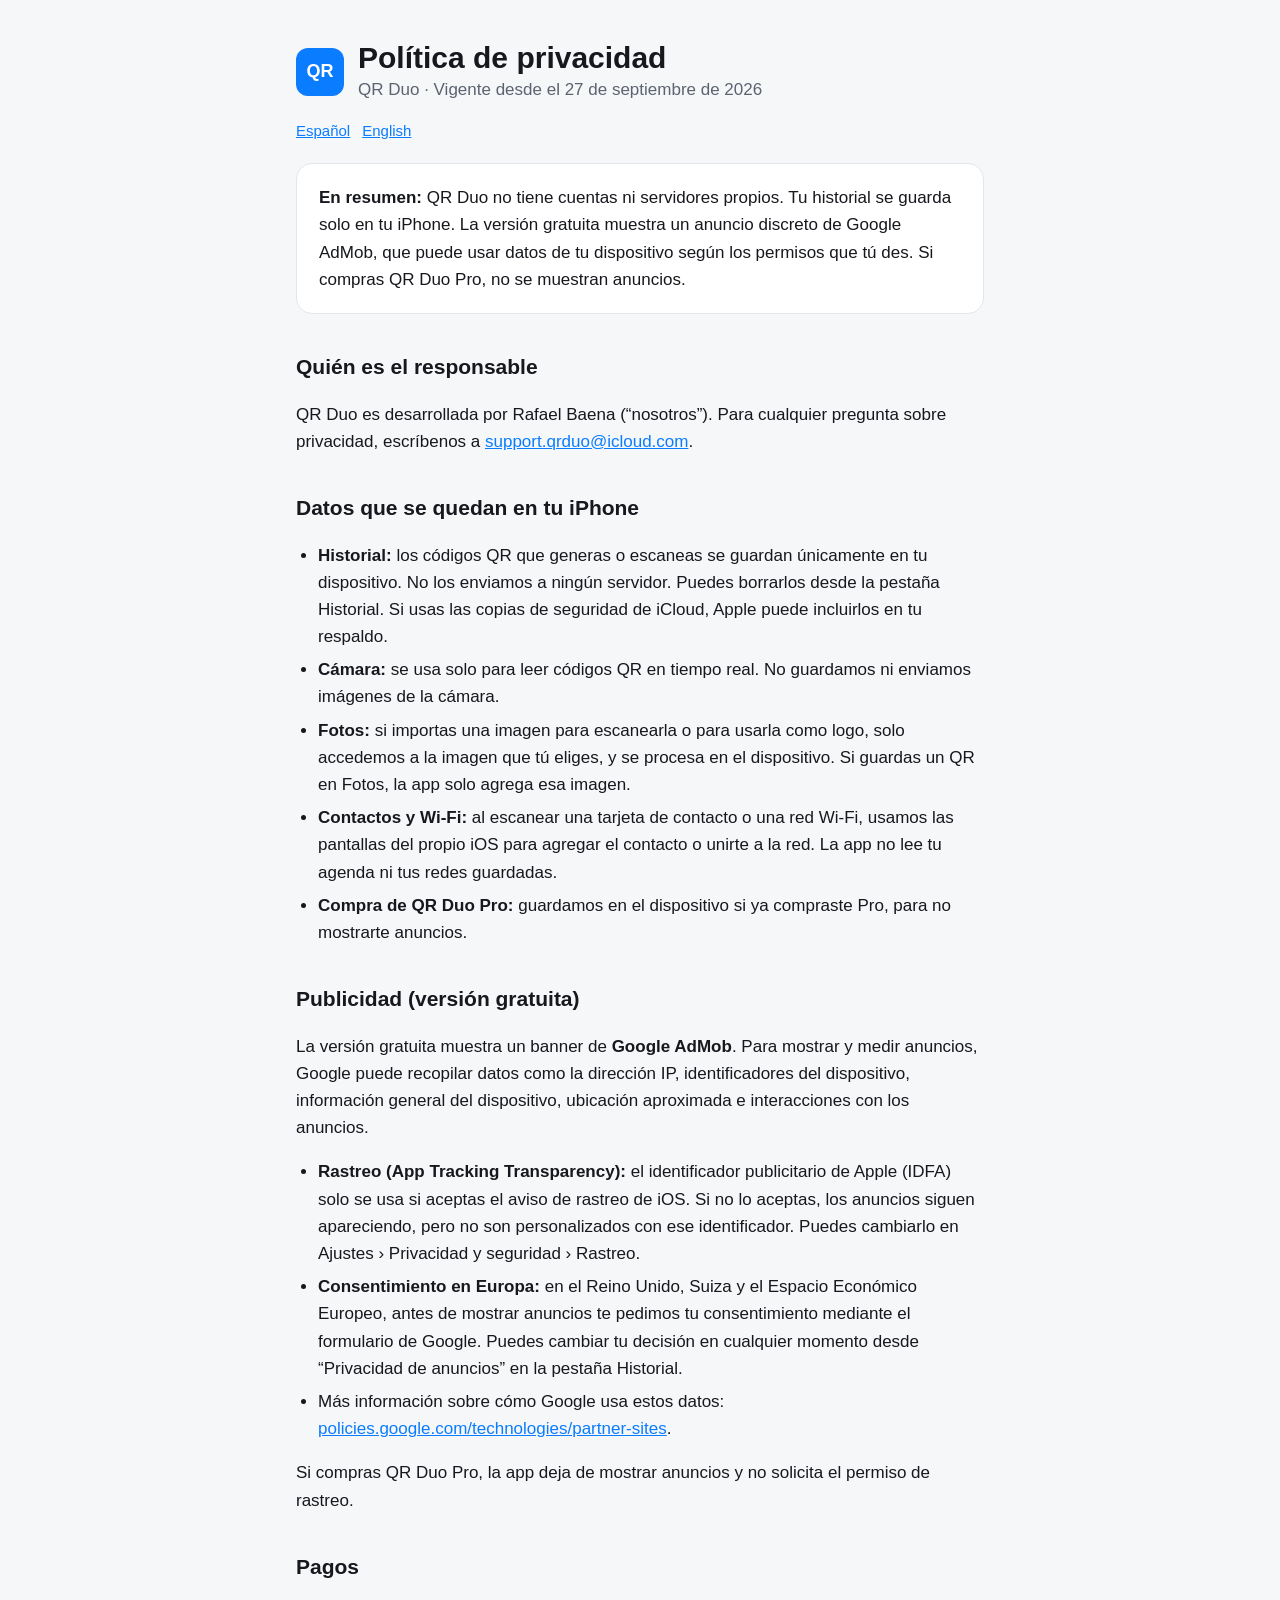
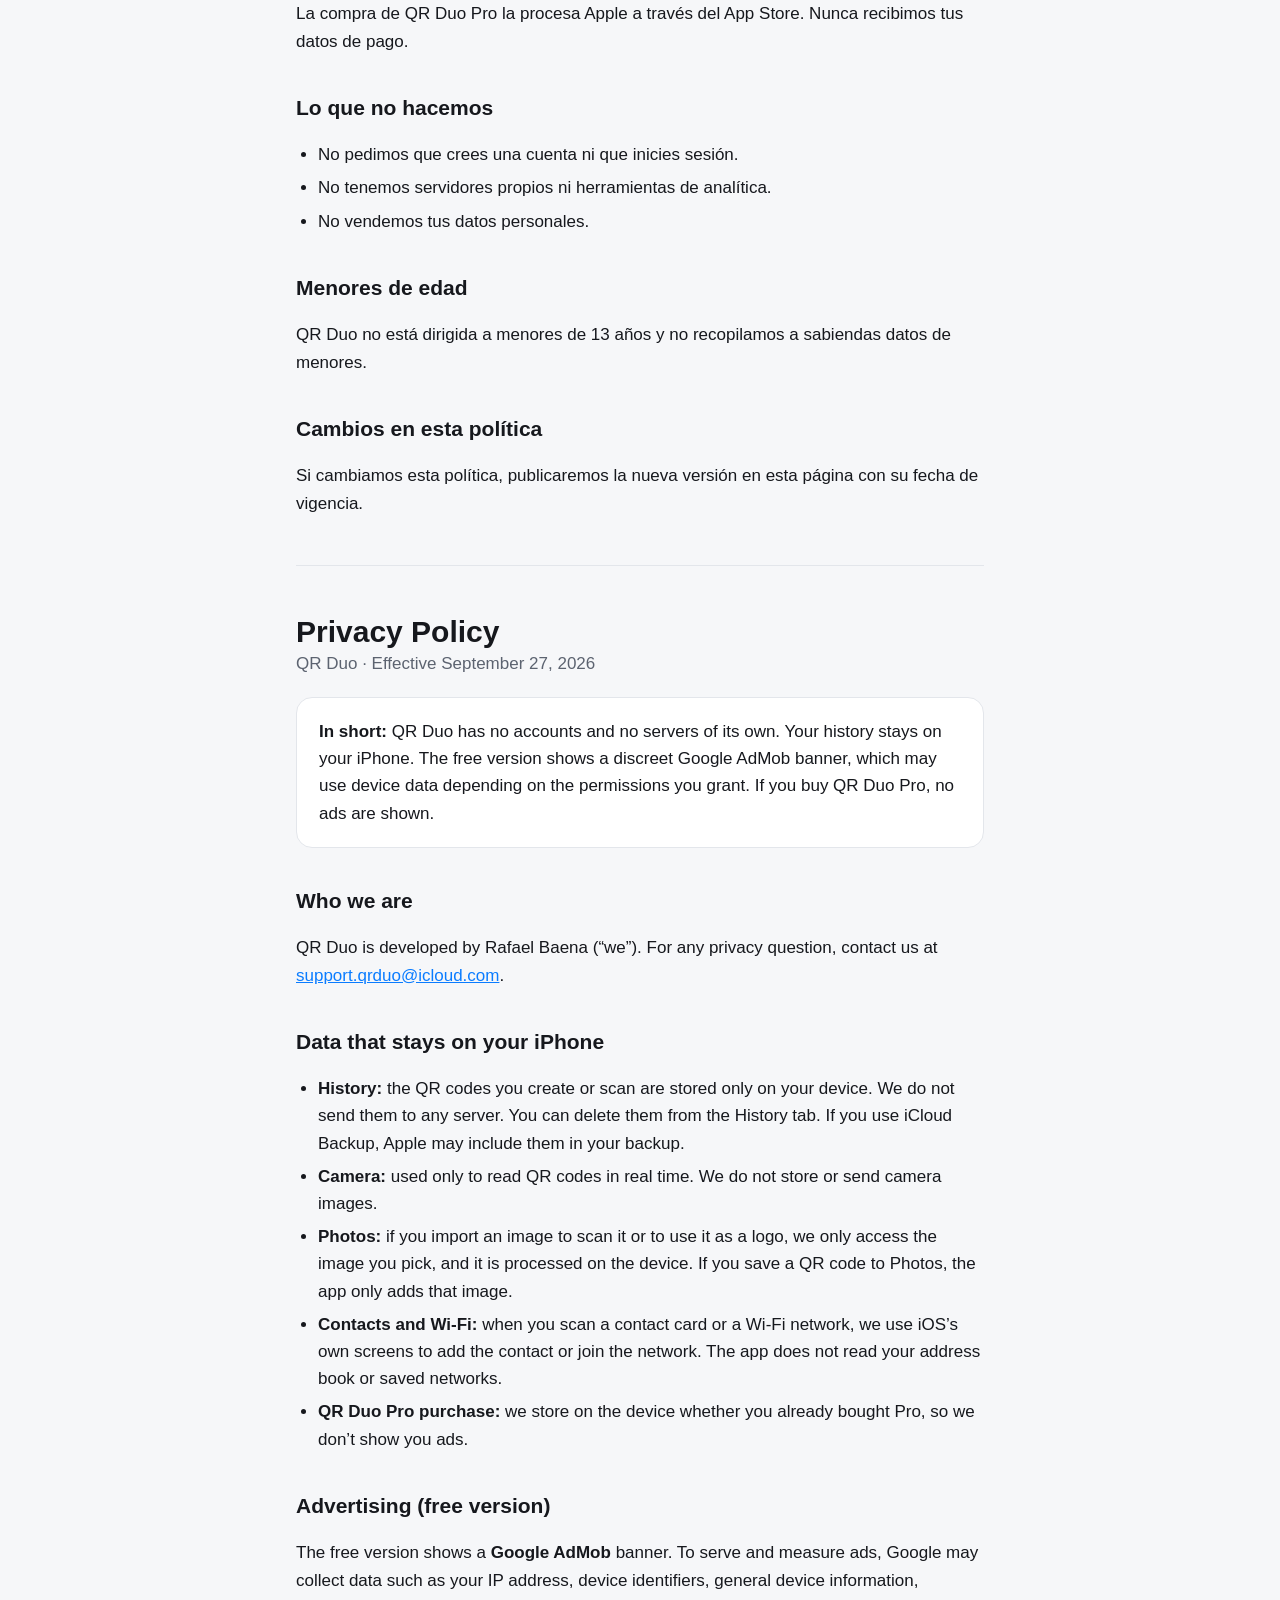
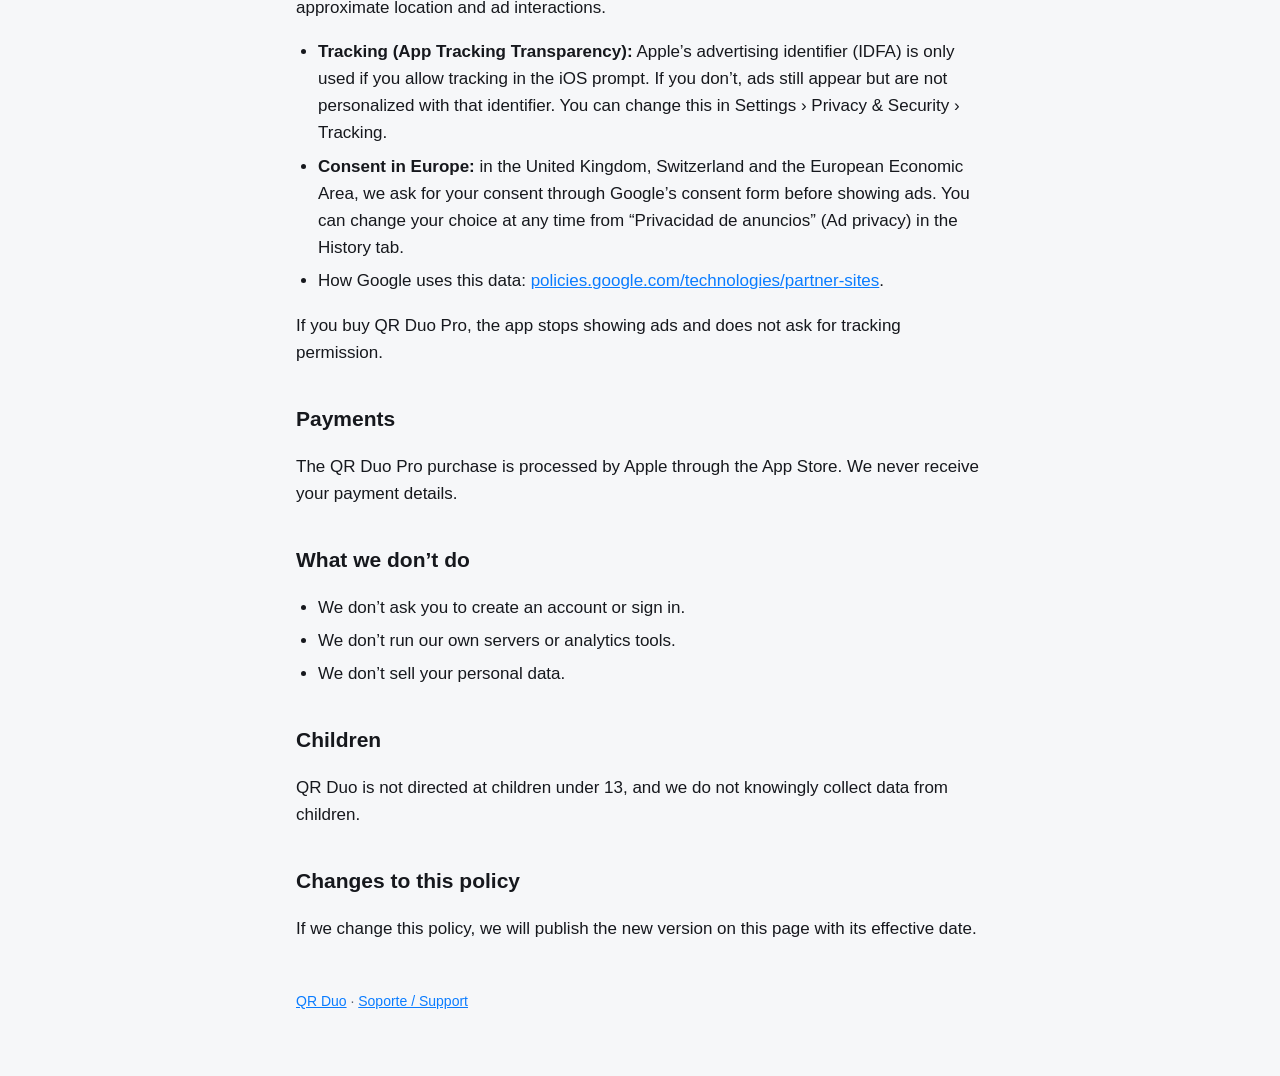
==== qrduo/privacy/index.html @ 9fe12318 "Sitio de apps: QR Duo (privacidad, soporte) y app-ads.txt Co-Authored-By: Claude Opus 5.5 <noreply@a" ====
<!doctype html>
<html lang="es">
<head>
  <meta charset="utf-8">
  <meta name="viewport" content="width=device-width, initial-scale=1">
  <title>QR Duo · Política de privacidad</title>
  <meta name="description" content="Política de privacidad de QR Duo, app para escanear y crear códigos QR.">
  <link rel="stylesheet" href="../../assets/style.css">
</head>
<body>
<main>
  <header class="app">
    <div class="logo" aria-hidden="true">QR</div>
    <div>
      <h1>Política de privacidad</h1>
      <div class="muted">QR Duo · Vigente desde el 27 de septiembre de 2026</div>
    </div>
  </header>
  <nav class="lang"><a href="#es">Español</a><a href="#en">English</a></nav>

  <section id="es" lang="es">
    <div class="card">
      <strong>En resumen:</strong> QR Duo no tiene cuentas ni servidores propios. Tu historial se guarda solo en tu iPhone.
      La versión gratuita muestra un anuncio discreto de Google AdMob, que puede usar datos de tu dispositivo según los permisos que tú des.
      Si compras QR Duo Pro, no se muestran anuncios.
    </div>

    <h2>Quién es el responsable</h2>
    <p>QR Duo es desarrollada por Rafael Baena (“nosotros”). Para cualquier pregunta sobre privacidad, escríbenos a
      <a href="mailto:support.qrduo@icloud.com">support.qrduo@icloud.com</a>.</p>

    <h2>Datos que se quedan en tu iPhone</h2>
    <ul>
      <li><strong>Historial:</strong> los códigos QR que generas o escaneas se guardan únicamente en tu dispositivo. No los enviamos a ningún servidor. Puedes borrarlos desde la pestaña Historial. Si usas las copias de seguridad de iCloud, Apple puede incluirlos en tu respaldo.</li>
      <li><strong>Cámara:</strong> se usa solo para leer códigos QR en tiempo real. No guardamos ni enviamos imágenes de la cámara.</li>
      <li><strong>Fotos:</strong> si importas una imagen para escanearla o para usarla como logo, solo accedemos a la imagen que tú eliges, y se procesa en el dispositivo. Si guardas un QR en Fotos, la app solo agrega esa imagen.</li>
      <li><strong>Contactos y Wi‑Fi:</strong> al escanear una tarjeta de contacto o una red Wi‑Fi, usamos las pantallas del propio iOS para agregar el contacto o unirte a la red. La app no lee tu agenda ni tus redes guardadas.</li>
      <li><strong>Compra de QR Duo Pro:</strong> guardamos en el dispositivo si ya compraste Pro, para no mostrarte anuncios.</li>
    </ul>

    <h2>Publicidad (versión gratuita)</h2>
    <p>La versión gratuita muestra un banner de <strong>Google AdMob</strong>. Para mostrar y medir anuncios, Google puede recopilar datos como
      la dirección IP, identificadores del dispositivo, información general del dispositivo, ubicación aproximada e interacciones con los anuncios.</p>
    <ul>
      <li><strong>Rastreo (App Tracking Transparency):</strong> el identificador publicitario de Apple (IDFA) solo se usa si aceptas el aviso de rastreo de iOS. Si no lo aceptas, los anuncios siguen apareciendo, pero no son personalizados con ese identificador. Puedes cambiarlo en Ajustes › Privacidad y seguridad › Rastreo.</li>
      <li><strong>Consentimiento en Europa:</strong> en el Reino Unido, Suiza y el Espacio Económico Europeo, antes de mostrar anuncios te pedimos tu consentimiento mediante el formulario de Google. Puedes cambiar tu decisión en cualquier momento desde “Privacidad de anuncios” en la pestaña Historial.</li>
      <li>Más información sobre cómo Google usa estos datos: <a href="https://policies.google.com/technologies/partner-sites?hl=es">policies.google.com/technologies/partner-sites</a>.</li>
    </ul>
    <p>Si compras QR Duo Pro, la app deja de mostrar anuncios y no solicita el permiso de rastreo.</p>

    <h2>Pagos</h2>
    <p>La compra de QR Duo Pro la procesa Apple a través del App Store. Nunca recibimos tus datos de pago.</p>

    <h2>Lo que no hacemos</h2>
    <ul>
      <li>No pedimos que crees una cuenta ni que inicies sesión.</li>
      <li>No tenemos servidores propios ni herramientas de analítica.</li>
      <li>No vendemos tus datos personales.</li>
    </ul>

    <h2>Menores de edad</h2>
    <p>QR Duo no está dirigida a menores de 13 años y no recopilamos a sabiendas datos de menores.</p>

    <h2>Cambios en esta política</h2>
    <p>Si cambiamos esta política, publicaremos la nueva versión en esta página con su fecha de vigencia.</p>
  </section>

  <hr>

  <section id="en" lang="en">
    <h1>Privacy Policy</h1>
    <div class="muted">QR Duo · Effective September 27, 2026</div>

    <div class="card">
      <strong>In short:</strong> QR Duo has no accounts and no servers of its own. Your history stays on your iPhone.
      The free version shows a discreet Google AdMob banner, which may use device data depending on the permissions you grant.
      If you buy QR Duo Pro, no ads are shown.
    </div>

    <h2>Who we are</h2>
    <p>QR Duo is developed by Rafael Baena (“we”). For any privacy question, contact us at
      <a href="mailto:support.qrduo@icloud.com">support.qrduo@icloud.com</a>.</p>

    <h2>Data that stays on your iPhone</h2>
    <ul>
      <li><strong>History:</strong> the QR codes you create or scan are stored only on your device. We do not send them to any server. You can delete them from the History tab. If you use iCloud Backup, Apple may include them in your backup.</li>
      <li><strong>Camera:</strong> used only to read QR codes in real time. We do not store or send camera images.</li>
      <li><strong>Photos:</strong> if you import an image to scan it or to use it as a logo, we only access the image you pick, and it is processed on the device. If you save a QR code to Photos, the app only adds that image.</li>
      <li><strong>Contacts and Wi‑Fi:</strong> when you scan a contact card or a Wi‑Fi network, we use iOS’s own screens to add the contact or join the network. The app does not read your address book or saved networks.</li>
      <li><strong>QR Duo Pro purchase:</strong> we store on the device whether you already bought Pro, so we don’t show you ads.</li>
    </ul>

    <h2>Advertising (free version)</h2>
    <p>The free version shows a <strong>Google AdMob</strong> banner. To serve and measure ads, Google may collect data such as your
      IP address, device identifiers, general device information, approximate location and ad interactions.</p>
    <ul>
      <li><strong>Tracking (App Tracking Transparency):</strong> Apple’s advertising identifier (IDFA) is only used if you allow tracking in the iOS prompt. If you don’t, ads still appear but are not personalized with that identifier. You can change this in Settings › Privacy &amp; Security › Tracking.</li>
      <li><strong>Consent in Europe:</strong> in the United Kingdom, Switzerland and the European Economic Area, we ask for your consent through Google’s consent form before showing ads. You can change your choice at any time from “Privacidad de anuncios” (Ad privacy) in the History tab.</li>
      <li>How Google uses this data: <a href="https://policies.google.com/technologies/partner-sites">policies.google.com/technologies/partner-sites</a>.</li>
    </ul>
    <p>If you buy QR Duo Pro, the app stops showing ads and does not ask for tracking permission.</p>

    <h2>Payments</h2>
    <p>The QR Duo Pro purchase is processed by Apple through the App Store. We never receive your payment details.</p>

    <h2>What we don’t do</h2>
    <ul>
      <li>We don’t ask you to create an account or sign in.</li>
      <li>We don’t run our own servers or analytics tools.</li>
      <li>We don’t sell your personal data.</li>
    </ul>

    <h2>Children</h2>
    <p>QR Duo is not directed at children under 13, and we do not knowingly collect data from children.</p>

    <h2>Changes to this policy</h2>
    <p>If we change this policy, we will publish the new version on this page with its effective date.</p>
  </section>

  <footer>
    <a href="../">QR Duo</a> · <a href="../support/">Soporte / Support</a>
  </footer>
</main>
</body>
</html>
---- assets/style.css ----
:root {
  --bg: #f6f7f9;
  --surface: #ffffff;
  --text: #16181d;
  --muted: #5c6370;
  --accent: #0a7cff;
  --border: #e3e6eb;
}

@media (prefers-color-scheme: dark) {
  :root {
    --bg: #0f1115;
    --surface: #181b21;
    --text: #eef0f3;
    --muted: #9aa3b0;
    --accent: #4da3ff;
    --border: #2a2f37;
  }
}

* { box-sizing: border-box; }

body {
  margin: 0;
  background: var(--bg);
  color: var(--text);
  font: 17px/1.6 -apple-system, BlinkMacSystemFont, "SF Pro Text", "Segoe UI", Roboto, Helvetica, Arial, sans-serif;
  -webkit-text-size-adjust: 100%;
}

main {
  max-width: 720px;
  margin: 0 auto;
  padding: 40px 16px 64px;
}

header.app {
  display: flex;
  align-items: center;
  gap: 14px;
  margin-bottom: 8px;
}

.logo {
  width: 48px;
  height: 48px;
  border-radius: 12px;
  background: var(--accent);
  color: #fff;
  display: grid;
  place-items: center;
  font-weight: 700;
  font-size: 18px;
  flex: none;
}

h1 { font-size: 30px; line-height: 1.2; margin: 0; }
h2 { font-size: 21px; margin: 36px 0 8px; }
h3 { font-size: 17px; margin: 24px 0 4px; }
p, li { color: var(--text); }
.muted { color: var(--muted); }
a { color: var(--accent); }

.card {
  background: var(--surface);
  border: 1px solid var(--border);
  border-radius: 16px;
  padding: 20px 22px;
  margin: 20px 0;
}

nav.lang {
  display: flex;
  gap: 12px;
  margin: 16px 0 0;
  font-size: 15px;
}

ul { padding-left: 22px; }
li { margin: 6px 0; }

hr {
  border: 0;
  border-top: 1px solid var(--border);
  margin: 48px 0;
}

footer {
  margin-top: 48px;
  font-size: 14px;
  color: var(--muted);
}
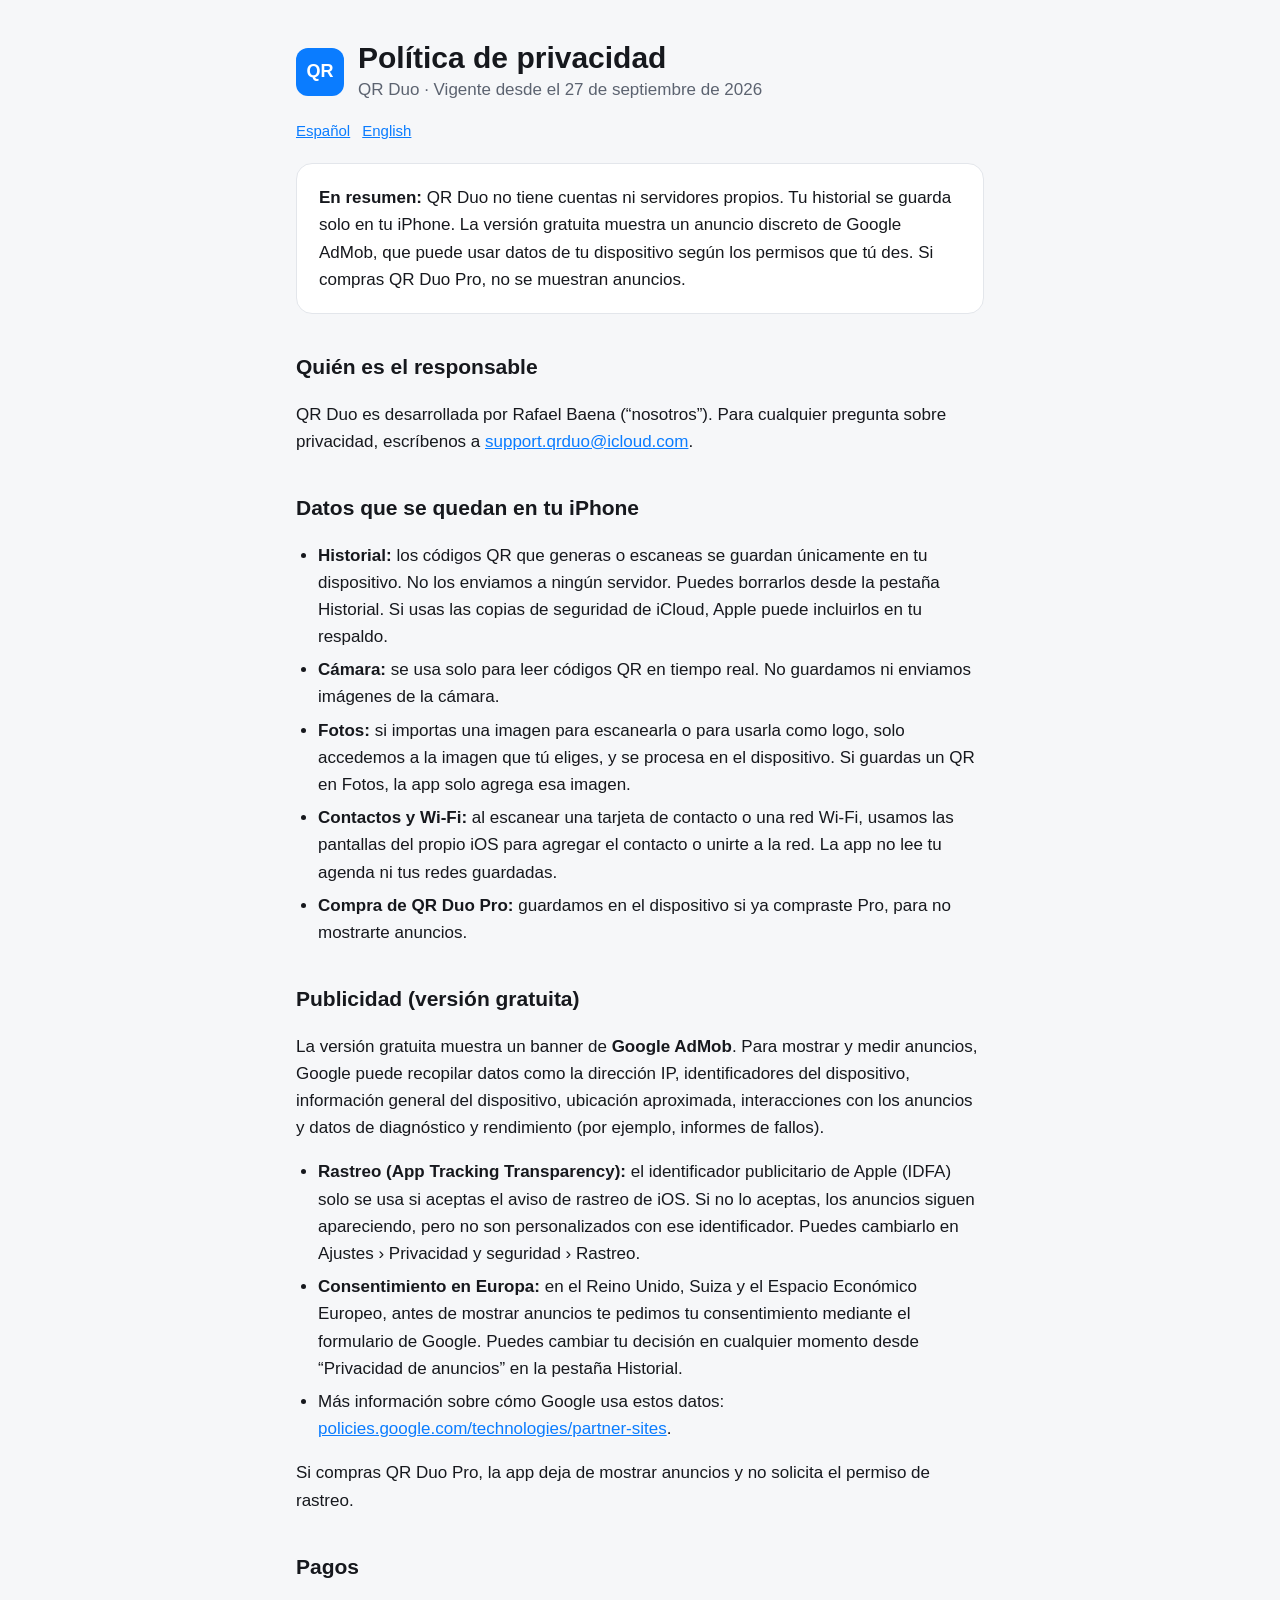
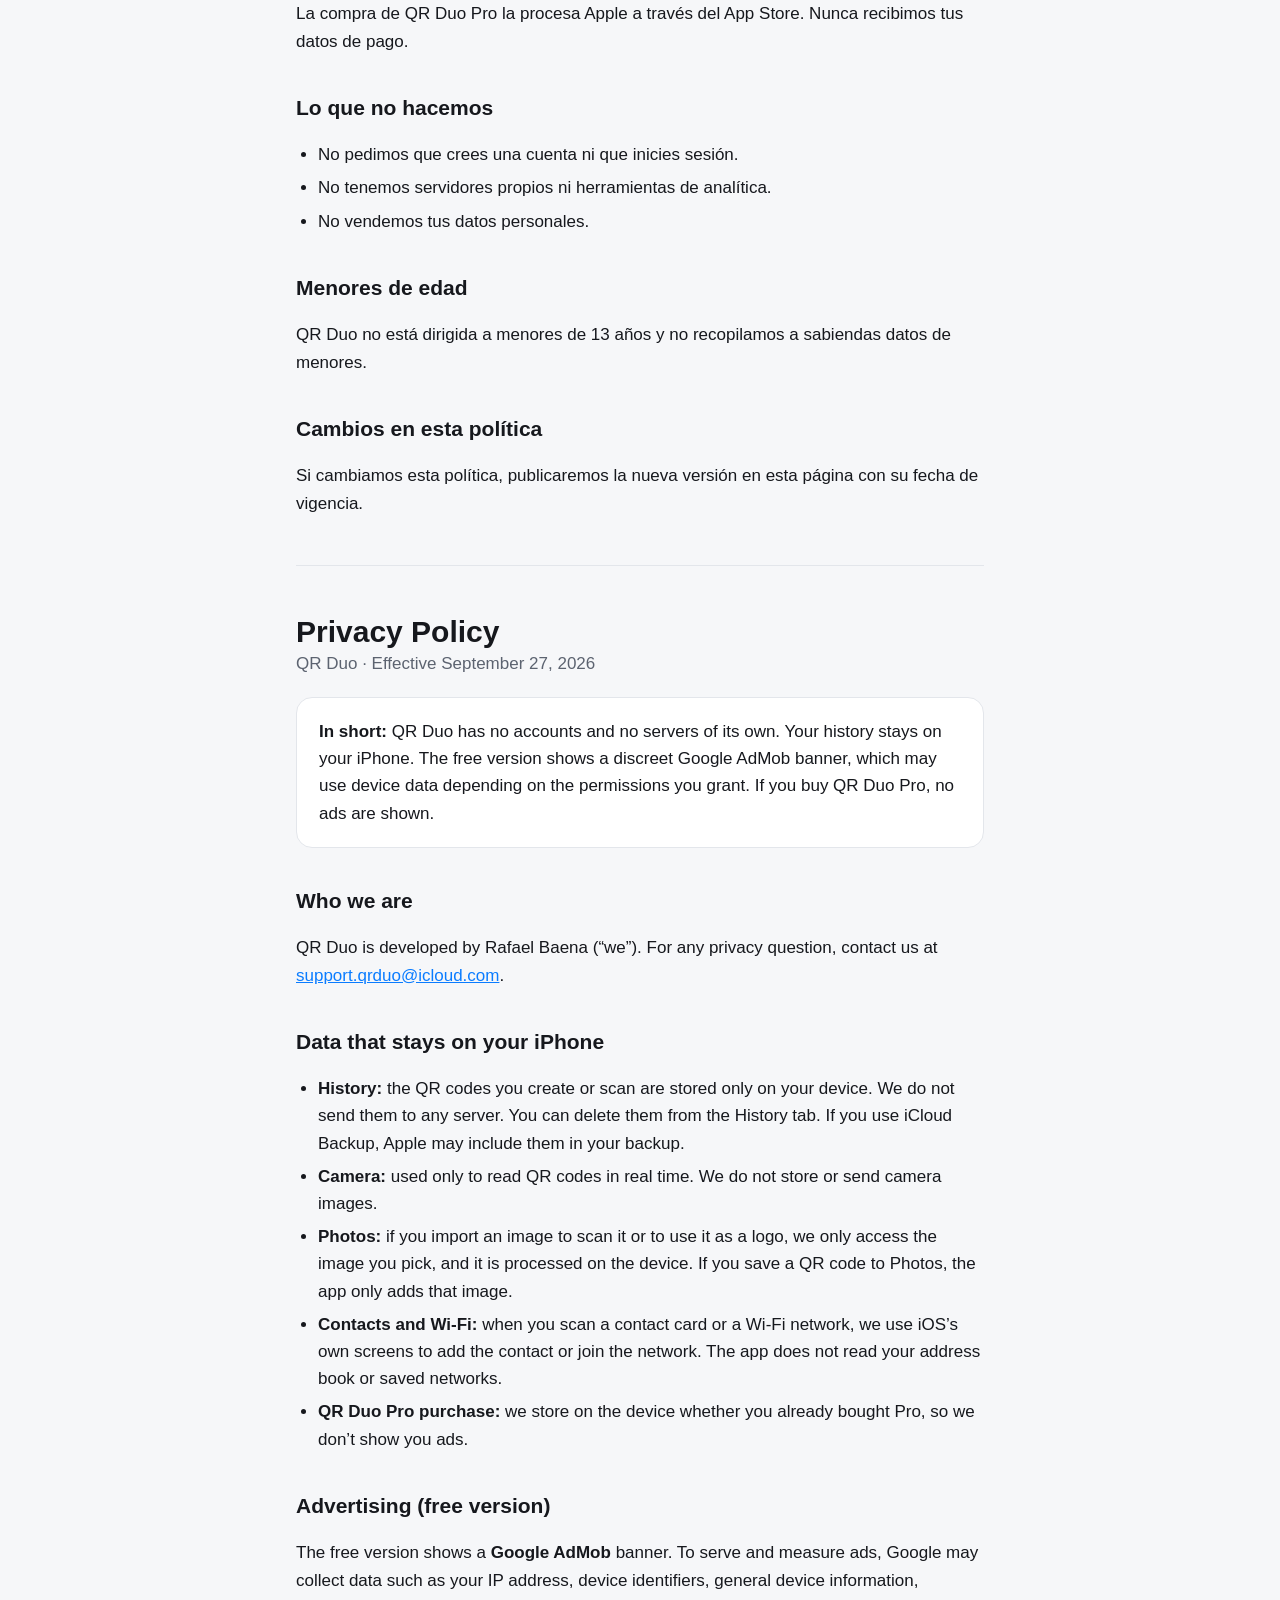
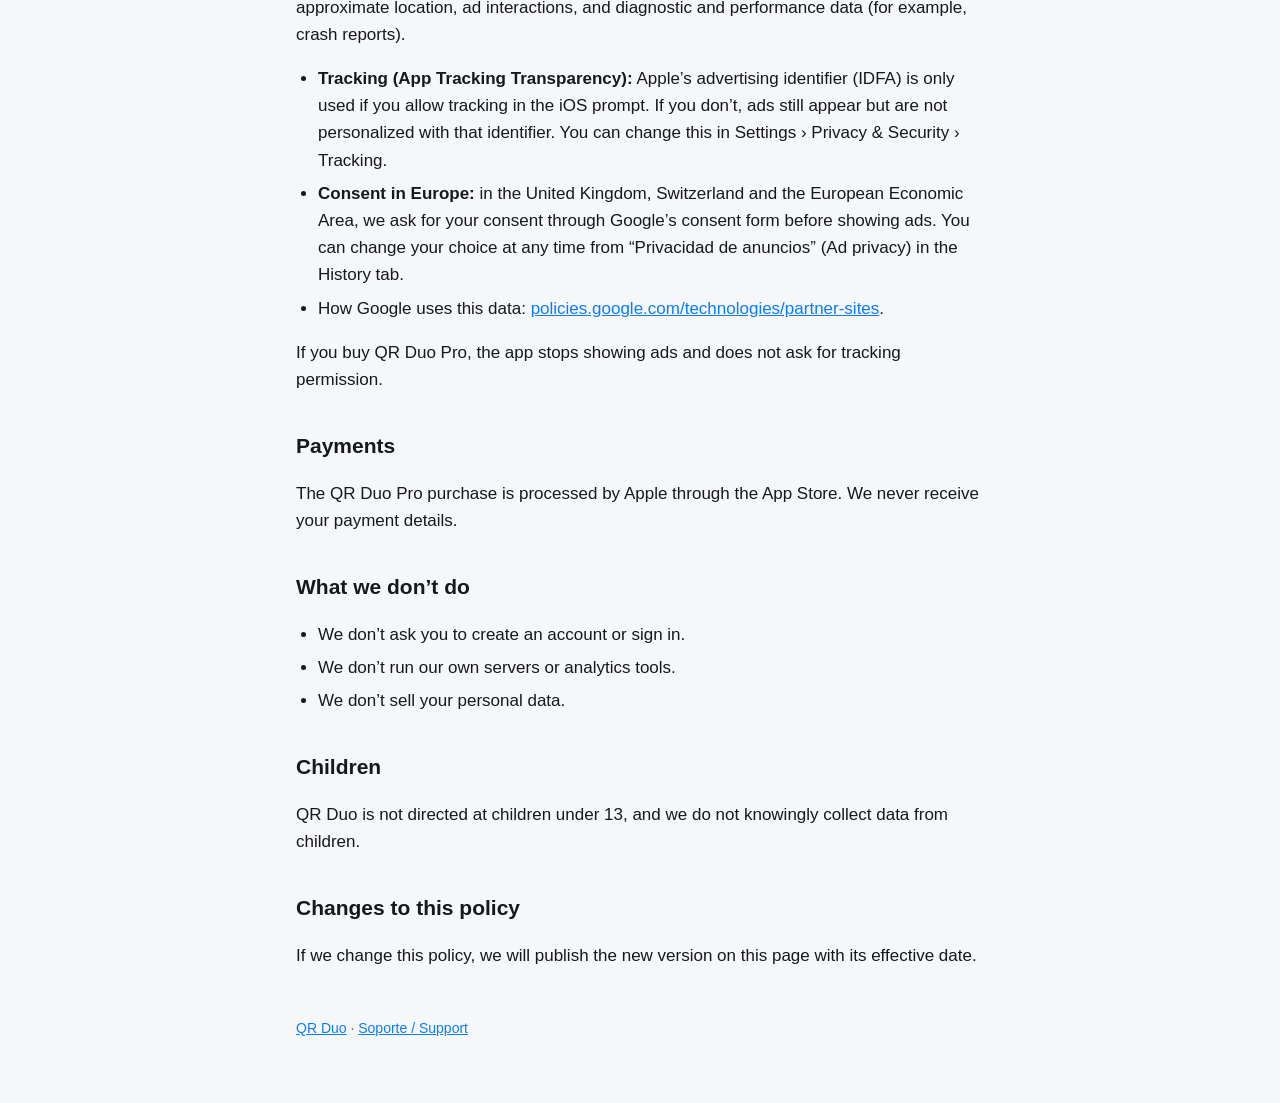
==== commit 33f6ce2c: "Política de QR Duo: mencionar datos de diagnóstico de AdMob Co-Authored-By: Claude Opus 5.5 <noreply" ====
--- a/qrduo/privacy/index.html
+++ b/qrduo/privacy/index.html
@@ -40,7 +40,7 @@
 
     <h2>Publicidad (versión gratuita)</h2>
     <p>La versión gratuita muestra un banner de <strong>Google AdMob</strong>. Para mostrar y medir anuncios, Google puede recopilar datos como
-      la dirección IP, identificadores del dispositivo, información general del dispositivo, ubicación aproximada e interacciones con los anuncios.</p>
+      la dirección IP, identificadores del dispositivo, información general del dispositivo, ubicación aproximada, interacciones con los anuncios y datos de diagnóstico y rendimiento (por ejemplo, informes de fallos).</p>
     <ul>
       <li><strong>Rastreo (App Tracking Transparency):</strong> el identificador publicitario de Apple (IDFA) solo se usa si aceptas el aviso de rastreo de iOS. Si no lo aceptas, los anuncios siguen apareciendo, pero no son personalizados con ese identificador. Puedes cambiarlo en Ajustes › Privacidad y seguridad › Rastreo.</li>
       <li><strong>Consentimiento en Europa:</strong> en el Reino Unido, Suiza y el Espacio Económico Europeo, antes de mostrar anuncios te pedimos tu consentimiento mediante el formulario de Google. Puedes cambiar tu decisión en cualquier momento desde “Privacidad de anuncios” en la pestaña Historial.</li>
@@ -92,7 +92,7 @@
 
     <h2>Advertising (free version)</h2>
     <p>The free version shows a <strong>Google AdMob</strong> banner. To serve and measure ads, Google may collect data such as your
-      IP address, device identifiers, general device information, approximate location and ad interactions.</p>
+      IP address, device identifiers, general device information, approximate location, ad interactions, and diagnostic and performance data (for example, crash reports).</p>
     <ul>
       <li><strong>Tracking (App Tracking Transparency):</strong> Apple’s advertising identifier (IDFA) is only used if you allow tracking in the iOS prompt. If you don’t, ads still appear but are not personalized with that identifier. You can change this in Settings › Privacy &amp; Security › Tracking.</li>
       <li><strong>Consent in Europe:</strong> in the United Kingdom, Switzerland and the European Economic Area, we ask for your consent through Google’s consent form before showing ads. You can change your choice at any time from “Privacidad de anuncios” (Ad privacy) in the History tab.</li>
